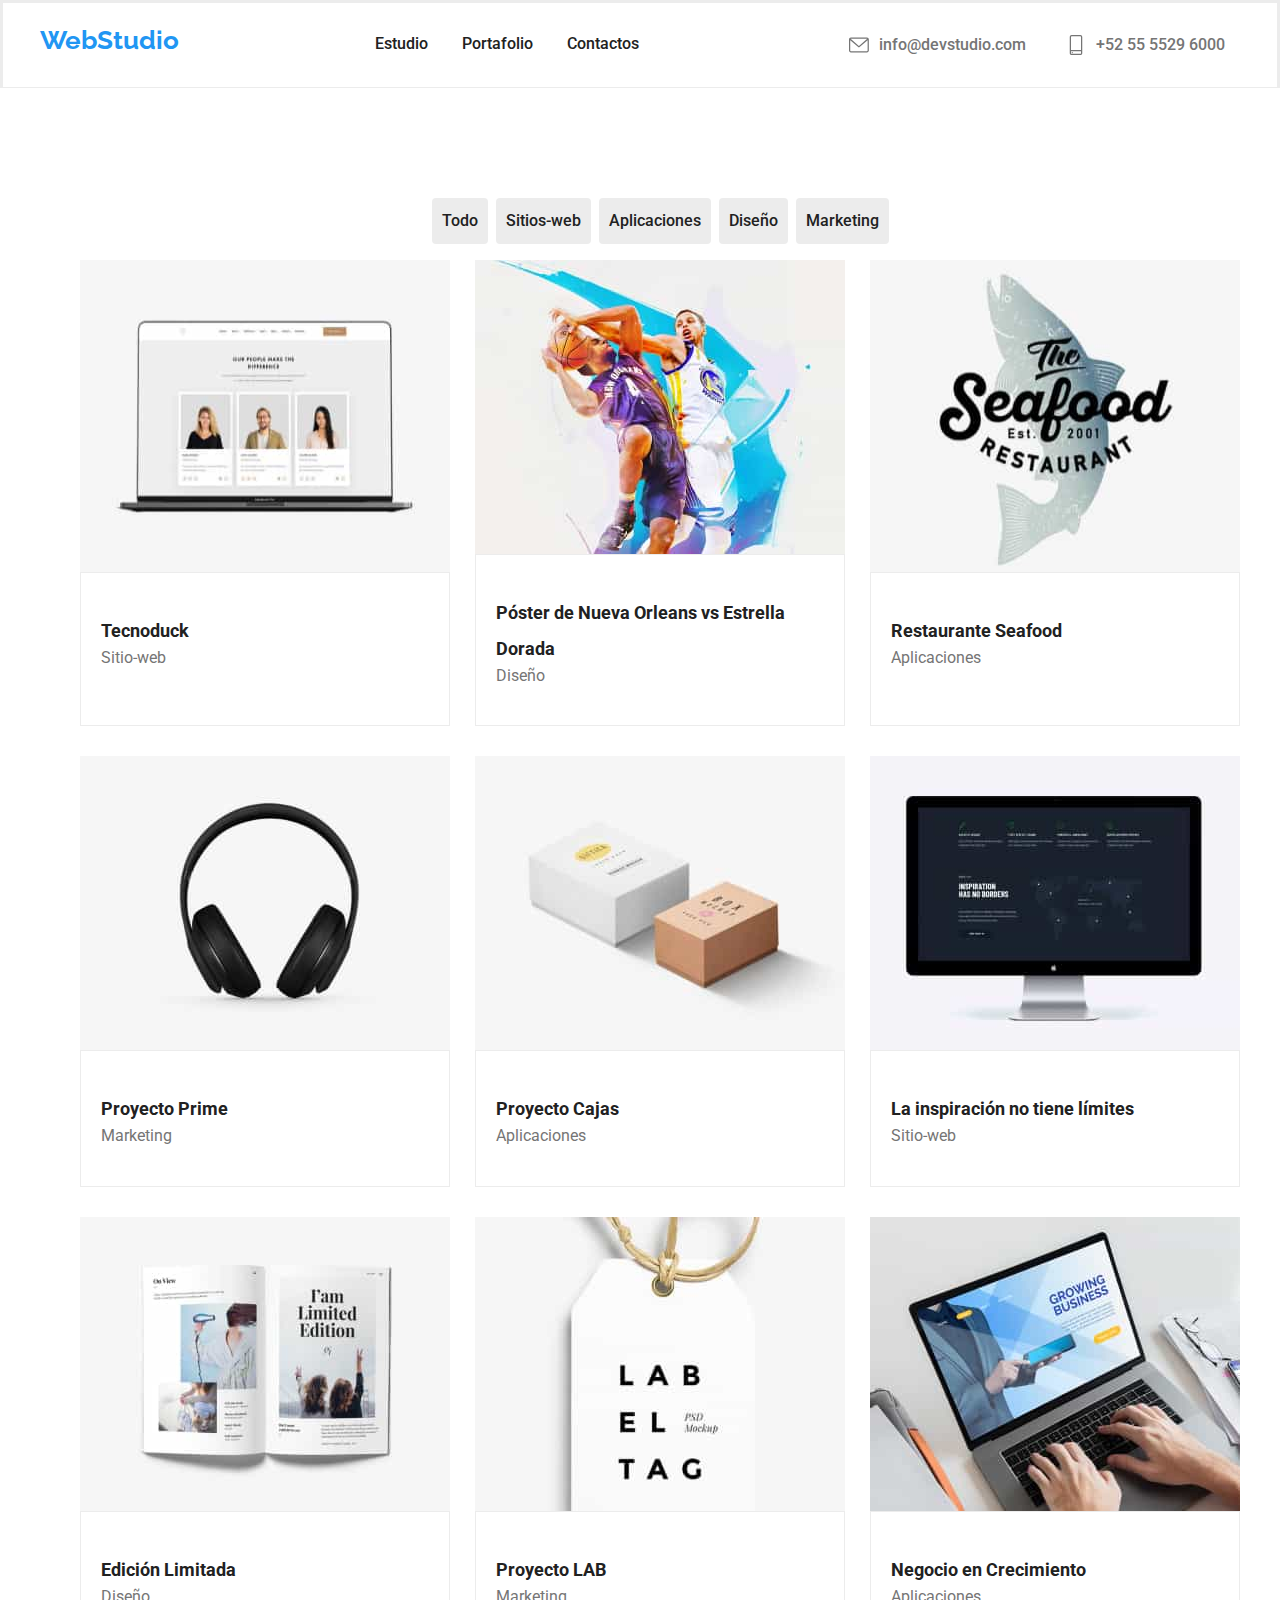
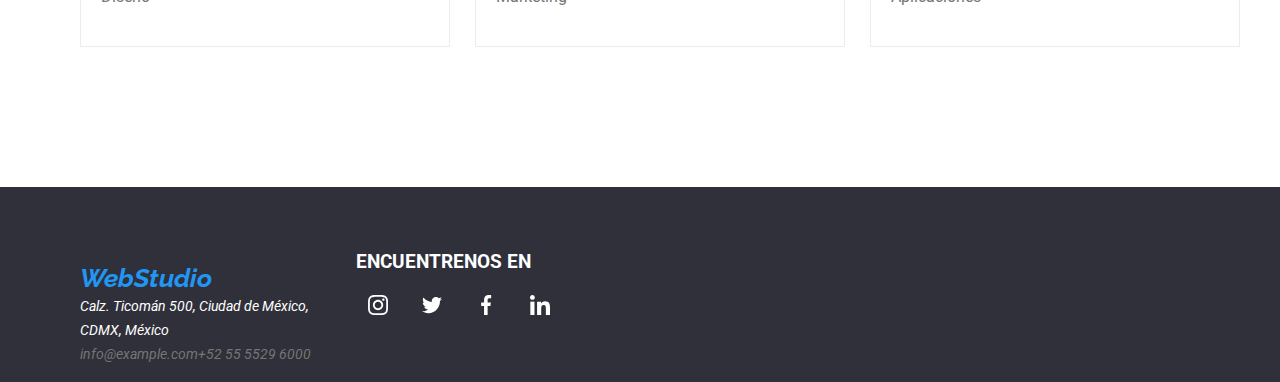
==== portfolio.html @ ccaa54d7 "First Commit" ====
<!DOCTYPE html>
<html lang="es">
  <head>
    <meta charset="UTF-8" />
    <meta name="viewport" content="width=device-width, initial-scale=1.0" />
    <title>Document</title>
    <link
      rel="stylesheet"
      href="https://cdnjs.cloudflare.com/ajax/libs/modern-normalize/1.0.0/modern-normalize.min.css"
    />
    <link rel="stylesheet" href="./css/style.css" />
  </head>
  <body>
    <header>
      <div class="container">
        <nav class="nav-bar">
          <h2 class="logo"><a href="./index.html">WebStudio</a></h2>
          <ul class="nav-link-page">
            <li class="nav-link nav-page">
              <a href="./index.html">Estudio</a>
            </li>
            <li class="nav-link nav-page">
              <a href="./portfolio.html">Portafolio</a>
            </li>
            <li class="nav-link nav-page"><a href="#">Contactos</a></li>
          </ul>
          <ul class="nav-info">
            <li class="nav-link nav-contact">
              <svg class="svg-contact">
                <use href="./images/icons/icons.svg#icon-mail"></use>
              </svg>
              <a href="mailto:info@devstudio.com">info@devstudio.com</a>
            </li>
            <li class="nav-link nav-contact">
              <svg class="svg-contact">
                <use href="./images/icons/icons.svg#icon-smartphone"></use>
              </svg>
              <a href="tel:+525555296000">+52 55 5529 6000</a>
            </li>
          </ul>
        </nav>
      </div>
    </header>
    <main class="container">
      <section class="section">
        <div class="container">
          <ul class="btn-filter">
            <li><button class="btn-lst" type="button">Todo</button></li>
            <li>
              <button class="btn-lst" type="button">Sitios-web</button>
            </li>
            <li>
              <button class="btn-lst" type="button">Aplicaciones</button>
            </li>
            <li>
              <button class="btn-lst" type="button">Diseño</button>
            </li>
            <li>
              <button class="btn-lst" type="button">Marketing</button>
            </li>
          </ul>
          <ul class="card-data">
            <li class="card-info">
              <img
                class="img"
                src="./images/tecnoduck.jpg"
                alt="tecnoduck"
                width="370"
              />
              <div class="text-info">
                <h2>Tecnoduck</h2>
                <p>Sitio-web</p>
              </div>
            </li>
            <li class="card-info">
              <img
                class="img"
                src="./images/poster.jpg"
                alt="poster"
                width="370"
              />
              <div class="text-info">
                <h2>Póster de Nueva Orleans vs Estrella Dorada</h2>
                <p>Diseño</p>
              </div>
            </li>
            <li class="card-info">
              <img
                class="img"
                src="./images/seafood.jpg"
                alt="restaurant-seafood"
                width="370"
              />
              <div class="text-info">
                <h2>Restaurante Seafood</h2>
                <p>Aplicaciones</p>
              </div>
            </li>
            <li class="card-info">
              <img
                class="img"
                src="./images/headphone.jpg"
                alt="project-prime"
                width="370"
              />
              <div class="text-info">
                <h2>Proyecto Prime</h2>
                <p>Marketing</p>
              </div>
            </li>
            <li class="card-info">
              <img
                class="img"
                src="./images/boxes.jpg"
                alt="project-boxes"
                width="370"
              />
              <div class="text-info">
                <h2>Proyecto Cajas</h2>
                <p>Aplicaciones</p>
              </div>
            </li>
            <li class="card-info">
              <img
                class="img"
                src="./images/inspiration.jpg"
                alt="inspiration-has-no-limits"
                width="370"
              />
              <div class="text-info">
                <h2>La inspiración no tiene límites</h2>
                <p>Sitio-web</p>
              </div>
            </li>
            <li class="card-info">
              <img
                class="img"
                src="./images/limited-edition.jpg"
                alt="limited-edition"
                width="370"
              />
              <div class="text-info">
                <h2>Edición Limitada</h2>
                <p>Diseño</p>
              </div>
            </li>
            <li class="card-info">
              <img
                class="img"
                src="./images/label.jpg"
                alt="project-lab"
                width="370"
              />
              <div class="text-info">
                <h2>Proyecto LAB</h2>
                <p>Marketing</p>
              </div>
            </li>
            <li class="card-info">
              <img
                class="img"
                src="./images/growth-business.jpg"
                alt="growth-bussiness"
                width="370"
              />
              <div class="text-info">
                <h2>Negocio en Crecimiento</h2>
                <p>Aplicaciones</p>
              </div>
            </li>
          </ul>
        </div>
      </section>
    </main>
    <footer class="contact-info">
      <div class="container">
        <address class="address">
          <ul>
            <li class="address-links">
              <h2 class="logo logo-footer">
                <a href="./index.html">WebStudio</a>
              </h2>
              <p class="address-footer">
                Calz. Ticomán 500, Ciudad de México, CDMX, México
              </p>
              <a href="mailto:info@example.com">info@example.com</a>
              <a href="tel:+525555296000">+52 55 5529 6000</a>
            </li>
          </ul>
          <ul class="ul-links links-footer">
            <li class="social-subtitle">
              <h3 class="title-footer">ENCUENTRENOS EN</h3>
            </li>
            <li class="social-link">
              <svg class="svg-icon icon-footer">
                <use href="./images/icons/icons.svg#icon-instagram"></use>
              </svg>
            </li>
            <li class="social-link">
              <svg class="svg-icon icon-footer">
                <use href="./images/icons/icons.svg#icon-twitter"></use>
              </svg>
            </li>
            <li class="social-link">
              <svg class="svg-icon icon-footer">
                <use href="./images/icons/icons.svg#icon-facebook"></use>
              </svg>
            </li>
            <li class="social-link">
              <svg class="svg-icon icon-footer">
                <use href="./images/icons/icons.svg#icon-linkedin"></use>
              </svg>
            </li>
          </ul>
        </address>
      </div>
    </footer>
  </body>
</html>
---- css/style.css ----
@import url("https://fonts.googleapis.com/css2?family=Raleway:wght@700&family=Roboto:wght@400;500;700;900&display=swap");

:root {
  --nav-bg-color: #ececec;
  --desc-font-color: #757575;
  --desc-font-color-shadow: rgba(117, 117, 117, 0.2);
  --title-font-color: #212121;
  --team-bg-color: #f5f4fa;
  --title-bg-color: #2f303a;
  --blue-font-color: #2196f3;
  --foot-font-color: rgba(255, 255, 255, 0.7);
  --card-portfolio-border: #eeeeee;
  --white: #ffffff;
}
/*index.html*/
/*tags*/
body {
  margin: 0px auto;
  padding: 0px;
  background-color: var(--white);
  color: var(--title-font-color);
  font-family: "Roboto", "Raleway", sans-serif;
  text-align: center;
}
header {
  border-bottom: 1px;
  border-color: var(--nav-bg-color);
  border-style: solid;
  text-align: center;
}
div h1 {
  text-align: center;
}

h2 {
  color: var(--title-font-color);
}
p {
  color: var(--desc-font-color);
}
li {
  list-style: none;
}
button {
  border: transparent;
  border-radius: 4px;
  cursor: pointer;
}
a:link {
  text-decoration: none;
  background-color: transparent;
}

/*Body*/
.container {
  margin: 0px auto;
  width: 1200px;
}
.section {
  padding: 94px 0px;
}

/*Header*/
.logo {
  font-family: "Raleway", sans-serif;
  text-align: right;
  color: var(--blue-font-color);
  font-weight: 700;
  font-size: 26px;
  line-height: 31px;
}
.nav-bar {
  display: flex;
  justify-content: space-between;
}
.logo > a {
  color: var(--blue-font-color);
}
.nav-page a {
  color: var(--title-font-color);
  text-decoration: none;
}
.nav-contact a {
  color: var(--desc-font-color);
  text-decoration: none;
}
.nav-page a:hover {
  color: var(--blue-font-color);
  background-color: transparent;
  text-decoration: none;
}
.nav-contact:hover > .svg-contact,
.nav-contact:hover > a {
  cursor: pointer;
  color: var(--blue-font-color);
  fill: var(--blue-font-color);
  background-color: transparent;
  text-decoration: none;
}
.nav-bar ul {
  margin: 32px 0px;
}
.svg-contact {
  fill: var(--desc-font-color);
  width: 20px;
  height: 20px;
}
.nav-bar ul li {
  display: inline-block;
  padding: 0px 15px;
  font-weight: 500;
}
.nav-info,
.nav-info .nav-contact {
  display: flex;
  justify-content: space-between;
  align-items: center;
  gap: 10px;
}

/*Main*/
/*section solution-title*/
.title {
  background-image: linear-gradient(
      180deg,
      rgba(2, 0, 36, 1),
      rgba(5, 5, 87, 0.11)
    ),
    url("../images/work-group.jpg");
  background-repeat: no-repeat;
  background-size: 1600px;
  background-position: center;
}
.h1-title {
  color: var(--white);
  width: 650px;
  font-weight: 900;
  font-size: 44px;
  line-height: 60px;
}
.container-title {
  display: flex;
  justify-content: center;
}
.btn-sol {
  background-color: var(--blue-font-color);
  color: var(--team-bg-color);
  width: 261px;
  font-weight: 700;
  line-height: 30px;
}
/*Section values*/
.values ul {
  box-sizing: content-box;
  text-align: left;
}
.solution {
  display: flex;
  justify-content: space-between;
}
.solution-card {
  display: flex;
  flex-wrap: wrap;
  width: 270px;
}
.solution-card ul {
  padding: 0px;
}
.svg-solution {
  text-align: center;
  width: 70px;
  border-radius: 4px;
}
.svg-container {
  background-color: var(--team-bg-color);
  text-align: center;
  border-radius: 4px;
}
.solution-card h2 {
  font-weight: 700;
  font-size: 14px;
  line-height: 17px;
}
.services-lists {
  display: flex;
  justify-content: space-between;
}

/*Section team*/
.our-team {
  background-color: var(--team-bg-color);
}
.team-card {
  display: flex;
  justify-content: space-between;
}
.team-card li {
  border: 1px;
  width: 270px;
  border-style: solid;
  border-color: var(--card-portfolio-border);
  border-radius: 0px 0px 4px 4px;
}
.team-card h3 {
  color: var(--title-font-color);
}
.team-card > li {
  box-shadow: 2px 3px var(--desc-font-color-shadow);
}

.ul-links {
  padding: 10px 0px;
  list-style: none;
  display: flex;
  justify-content: center;
  gap: 10px;
}
.ul-links .social-link {
  display: flex;
  justify-content: center;
  align-items: center;
  width: 44px;
  height: 44px;
  border-radius: 100%;
}
.social-link:hover {
  background-color: var(--blue-font-color);
  cursor: pointer;
}
.social-link:hover > .svg-icon {
  fill: var(--white);
}
.svg-icon {
  fill: var(--desc-font-color);
  width: 20px;
  height: 20px;
}
/*Regluar Clients*/
.clients-links {
  display: flex;
  gap: 30px;
}
.client-card {
  width: 170px;
  border: 1px solid var(--desc-font-color);
  border-radius: 4px;
}
.client-logo {
  fill: var(--desc-font-color);
  padding: 10px;
  width: 106px;
  height: 52px;
}

.client-card:hover {
  cursor: pointer;
  border-color: var(--blue-font-color);
}
.client-card:hover > .client-logo {
  fill: var(--blue-font-color);
}
/*Footer*/
.address {
  color: var(--white);
  text-align: left;
  display: flex;
  padding-top: 60px;
  gap: 45px;
}
.address ul li p {
  color: var(--white);
}
.address li a {
  color: var(--desc-font-color);
}
.address li h2 a {
  color: var(--blue-font-color);
}
.address li a:hover {
  color: var(--blue-font-color);
  background-color: transparent;
  text-decoration: none;
}
.address-links {
  margin-bottom: 0px;
  padding-bottom: 0px;
  display: flex;
  flex-wrap: wrap;
  width: 231px;
  font-family: "Roboto";
  font-weight: 400;
  font-size: 14px;
  line-height: 24px;
}
.address-footer,
.logo-footer {
  margin: 0 0;
  padding: 0 0;
}
.address-links:nth-child(n) {
  padding: 0px;
  margin: 0px 0px;
}
.contact-info {
  background-color: var(--title-bg-color);
}
.title-footer {
  font-style: initial;
  font-weight: 700;
  margin: 0px;
}
.links-footer {
  display: flex;
  flex-wrap: wrap;
  justify-content: space-between;
  padding: 0px;
  margin-top: 0px;
  margin-bottom: 50px;
  width: 206px;
}
.social-subtitle {
  display: flex;
  align-items: end;
}
.icon-footer {
  fill: var(--white);
}
/*--------------------------------------------------------------------------------------------------------------------------*/
/*portfolio.html*/
/*Section card*/
.btn-filter {
  display: flex;
  justify-content: center;
  gap: 8px;
}
.btn-lst {
  padding: 10px;
  font-weight: 500;
  font-size: 16px;
  line-height: 26px;
  background-color: var(--nav-bg-color);
  color: var(--title-font-color);
}
.btn-lst:hover,
.btn-lst:focus {
  background-color: var(--blue-font-color);
  color: var(--white);
  box-shadow: 0px 3px var(--desc-font-color-shadow);
}
.card-data {
  display: flex;
  flex-wrap: wrap;
  justify-content: space-between;
}
.card-info {
  display: flex;
  flex-wrap: wrap;
  width: 370px;
  text-align: left;
  margin-bottom: 30px;
}
.card-info:hover {
  cursor: pointer;
  box-shadow: 2px 3px var(--desc-font-color-shadow);
  border-radius: 4px;
}
.card-info h2 {
  font-weight: 700;
  font-size: 18px;
  line-height: 36px;
  margin: 0px 10px;
}
.img {
  display: block;
}
.card-info p {
  margin: 0px 10px;
}
.text-info {
  display: flex;
  flex-wrap: wrap;
  flex-direction: column;
  width: 370px;
  border: 1px solid var(--nav-bg-color);
  padding: 40px 10px;
}
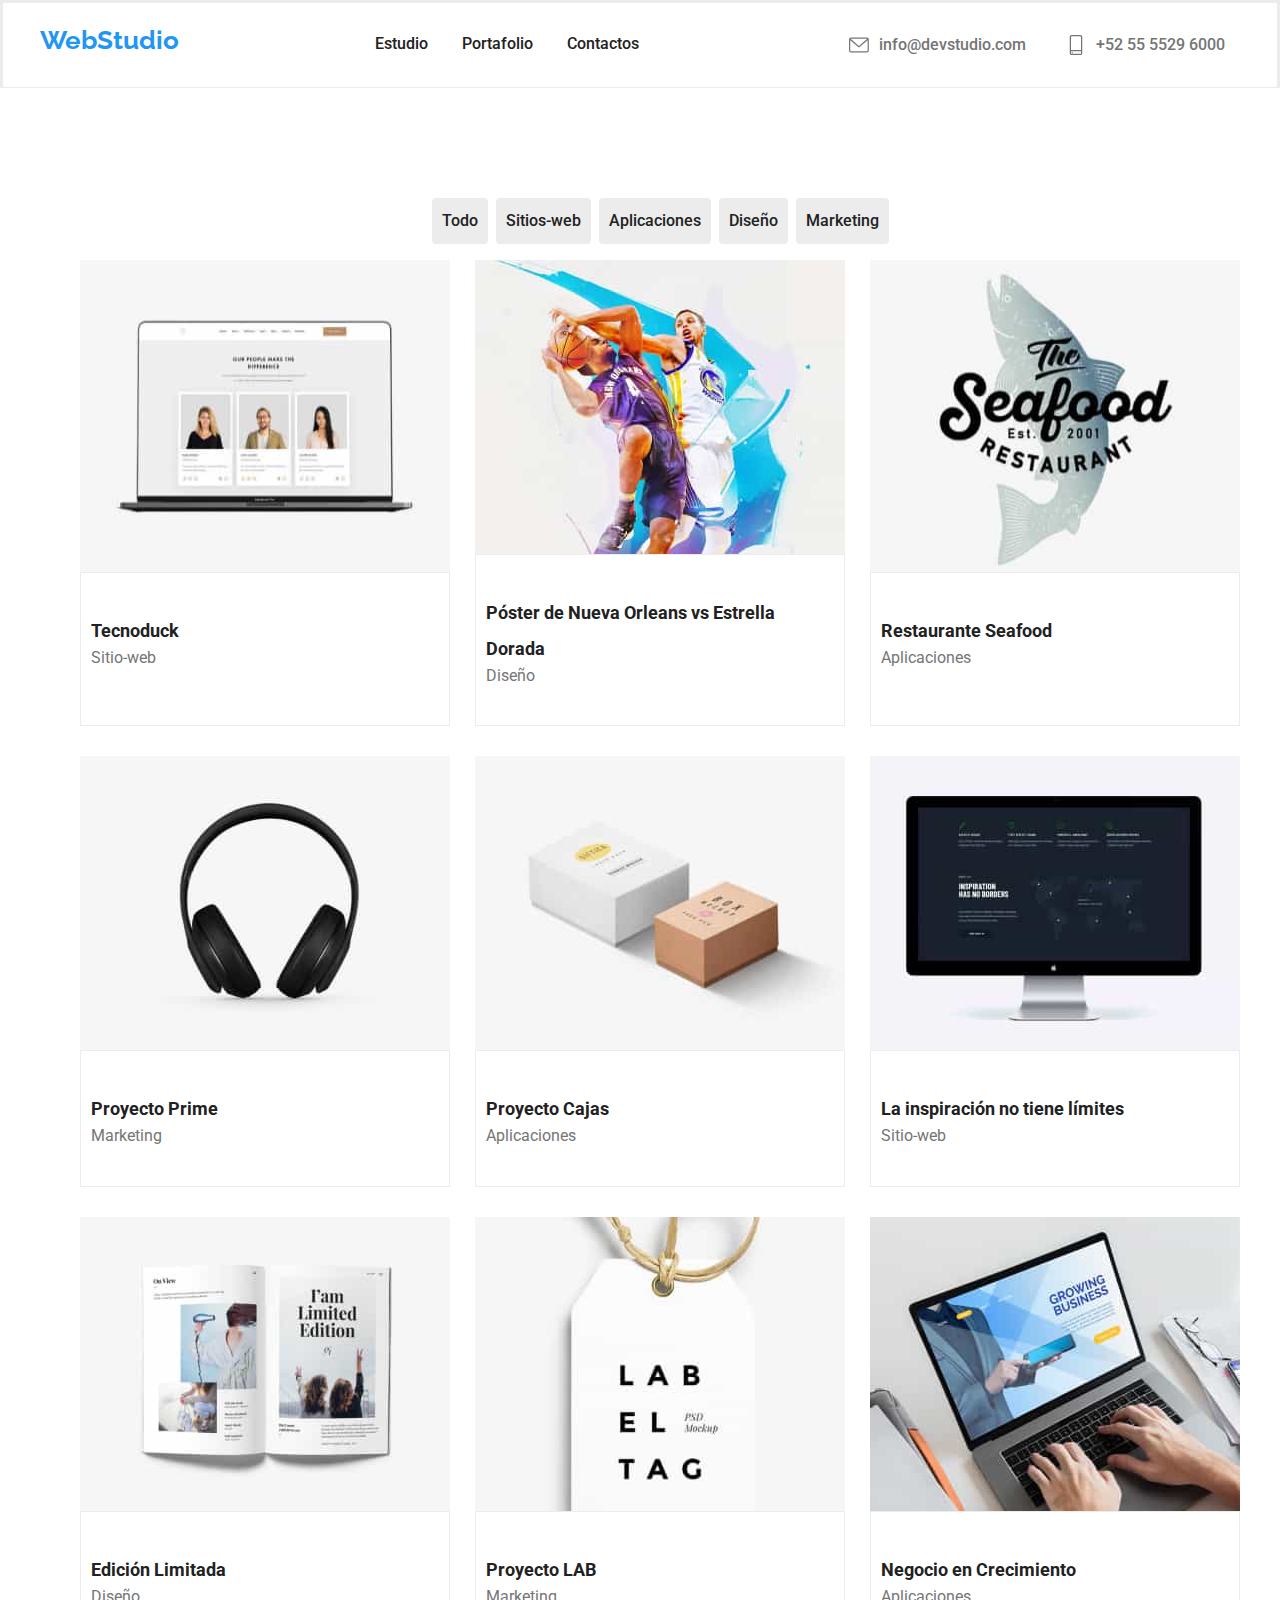
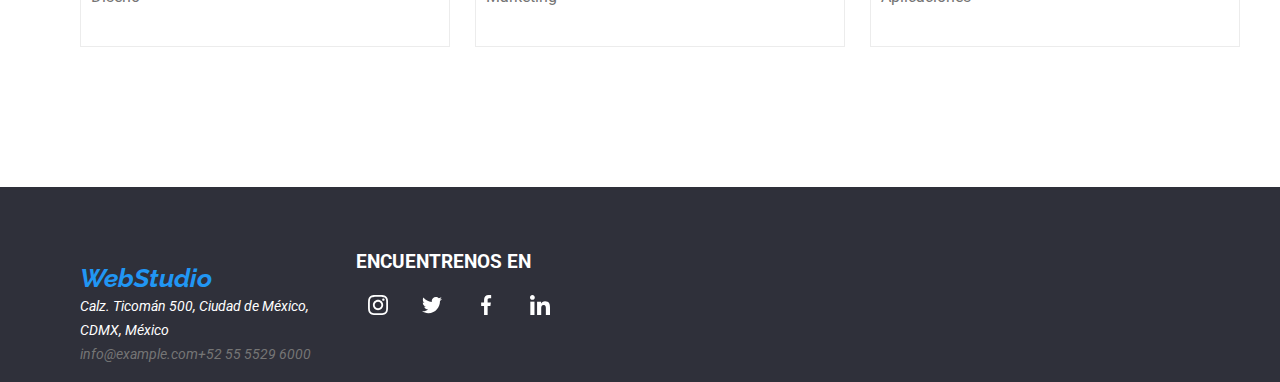
==== commit d8dcd439: "ADD styles and transitions to portfolio.html" ====
--- a/portfolio.html
+++ b/portfolio.html
@@ -61,111 +61,185 @@
           </ul>
           <ul class="card-data">
             <li class="card-info">
-              <img
-                class="img"
-                src="./images/tecnoduck.jpg"
-                alt="tecnoduck"
-                width="370"
-              />
-              <div class="text-info">
-                <h2>Tecnoduck</h2>
-                <p>Sitio-web</p>
-              </div>
-            </li>
-            <li class="card-info">
-              <img
-                class="img"
-                src="./images/poster.jpg"
-                alt="poster"
-                width="370"
-              />
-              <div class="text-info">
-                <h2>Póster de Nueva Orleans vs Estrella Dorada</h2>
-                <p>Diseño</p>
-              </div>
-            </li>
-            <li class="card-info">
-              <img
-                class="img"
-                src="./images/seafood.jpg"
-                alt="restaurant-seafood"
-                width="370"
-              />
-              <div class="text-info">
-                <h2>Restaurante Seafood</h2>
-                <p>Aplicaciones</p>
-              </div>
-            </li>
-            <li class="card-info">
-              <img
-                class="img"
-                src="./images/headphone.jpg"
-                alt="project-prime"
-                width="370"
-              />
-              <div class="text-info">
-                <h2>Proyecto Prime</h2>
-                <p>Marketing</p>
-              </div>
-            </li>
-            <li class="card-info">
-              <img
-                class="img"
-                src="./images/boxes.jpg"
-                alt="project-boxes"
-                width="370"
-              />
-              <div class="text-info">
-                <h2>Proyecto Cajas</h2>
-                <p>Aplicaciones</p>
-              </div>
-            </li>
-            <li class="card-info">
-              <img
-                class="img"
-                src="./images/inspiration.jpg"
-                alt="inspiration-has-no-limits"
-                width="370"
-              />
-              <div class="text-info">
-                <h2>La inspiración no tiene límites</h2>
-                <p>Sitio-web</p>
-              </div>
-            </li>
-            <li class="card-info">
-              <img
-                class="img"
-                src="./images/limited-edition.jpg"
-                alt="limited-edition"
-                width="370"
-              />
-              <div class="text-info">
-                <h2>Edición Limitada</h2>
-                <p>Diseño</p>
-              </div>
-            </li>
-            <li class="card-info">
-              <img
-                class="img"
-                src="./images/label.jpg"
-                alt="project-lab"
-                width="370"
-              />
-              <div class="text-info">
-                <h2>Proyecto LAB</h2>
-                <p>Marketing</p>
-              </div>
-            </li>
-            <li class="card-info">
-              <img
-                class="img"
-                src="./images/growth-business.jpg"
-                alt="growth-bussiness"
-                width="370"
-              />
-              <div class="text-info">
-                <h2>Negocio en Crecimiento</h2>
-                <p>Aplicaciones</p>
+              <div class="image-container">
+                <img
+                  class="img"
+                  src="./images/tecnoduck.jpg"
+                  alt="tecnoduck"
+                  width="370"
+                />
+                <p class="p__description m-0">
+                  Lorem ipsum dolor sit amet consectetur adipisicing elit. Odio
+                  dolores quidem impedit optio numquam voluptatum at inventore
+                  laborum cumque accusamus nemo, sequi in tempora sint porro
+                  alias consectetur repellat ratione?
+                </p>
+              </div>
+              <div class="text-info m-0">
+                <h2 class="h2-project m-0">Tecnoduck</h2>
+                <p class="p-project m-0">Sitio-web</p>
+              </div>
+            </li>
+            <li class="card-info">
+              <div class="image-container">
+                <img
+                  class="img"
+                  src="./images/poster.jpg"
+                  alt="poster"
+                  width="370"
+                />
+                <p class="p__description m-0">
+                  Lorem ipsum dolor sit amet consectetur adipisicing elit. Odio
+                  dolores quidem impedit optio numquam voluptatum at inventore
+                  laborum cumque accusamus nemo, sequi in tempora sint porro
+                  alias consectetur repellat ratione?
+                </p>
+              </div>
+              <div class="text-info m-0">
+                <h2 class="h2-project m-0">
+                  Póster de Nueva Orleans vs Estrella Dorada
+                </h2>
+                <p class="p-project m-0">Diseño</p>
+              </div>
+            </li>
+            <li class="card-info">
+              <div class="image-container">
+                <img
+                  class="img"
+                  src="./images/seafood.jpg"
+                  alt="restaurant-seafood"
+                  width="370"
+                />
+                <p class="p__description m-0">
+                  Lorem ipsum dolor sit amet consectetur adipisicing elit. Odio
+                  dolores quidem impedit optio numquam voluptatum at inventore
+                  laborum cumque accusamus nemo, sequi in tempora sint porro
+                  alias consectetur repellat ratione?
+                </p>
+              </div>
+              <div class="text-info m-0">
+                <h2 class="h2-project m-0">Restaurante Seafood</h2>
+                <p class="p-project m-0">Aplicaciones</p>
+              </div>
+            </li>
+            <li class="card-info">
+              <div class="image-container">
+                <img
+                  class="img"
+                  src="./images/headphone.jpg"
+                  alt="project-prime"
+                  width="370"
+                />
+                <p class="p__description m-0">
+                  Lorem ipsum dolor sit amet consectetur adipisicing elit. Odio
+                  dolores quidem impedit optio numquam voluptatum at inventore
+                  laborum cumque accusamus nemo, sequi in tempora sint porro
+                  alias consectetur repellat ratione?
+                </p>
+              </div>
+              <div class="text-info m-0">
+                <h2 class="h2-project m-0">Proyecto Prime</h2>
+                <p class="p-project m-0">Marketing</p>
+              </div>
+            </li>
+            <li class="card-info">
+              <div class="image-container">
+                <img
+                  class="img"
+                  src="./images/boxes.jpg"
+                  alt="project-boxes"
+                  width="370"
+                />
+                <p class="p__description m-0">
+                  Lorem ipsum dolor sit amet consectetur adipisicing elit. Odio
+                  dolores quidem impedit optio numquam voluptatum at inventore
+                  laborum cumque accusamus nemo, sequi in tempora sint porro
+                  alias consectetur repellat ratione?
+                </p>
+              </div>
+              <div class="text-info m-0">
+                <h2 class="h2-project m-0">Proyecto Cajas</h2>
+                <p class="p-project m-0">Aplicaciones</p>
+              </div>
+            </li>
+            <li class="card-info">
+              <div class="image-container">
+                <img
+                  class="img"
+                  src="./images/inspiration.jpg"
+                  alt="inspiration-has-no-limits"
+                  width="370"
+                />
+                <p class="p__description m-0">
+                  Lorem ipsum dolor sit amet consectetur adipisicing elit. Odio
+                  dolores quidem impedit optio numquam voluptatum at inventore
+                  laborum cumque accusamus nemo, sequi in tempora sint porro
+                  alias consectetur repellat ratione?
+                </p>
+              </div>
+              <div class="text-info m-0">
+                <h2 class="h2-project m-0">La inspiración no tiene límites</h2>
+                <p class="p-project m-0">Sitio-web</p>
+              </div>
+            </li>
+            <li class="card-info">
+              <div class="image-container">
+                <img
+                  class="img"
+                  src="./images/limited-edition.jpg"
+                  alt="limited-edition"
+                  width="370"
+                />
+                <p class="p__description m-0">
+                  Lorem ipsum dolor sit amet consectetur adipisicing elit. Odio
+                  dolores quidem impedit optio numquam voluptatum at inventore
+                  laborum cumque accusamus nemo, sequi in tempora sint porro
+                  alias consectetur repellat ratione?
+                </p>
+              </div>
+              <div class="text-info m-0">
+                <h2 class="h2-project m-0">Edición Limitada</h2>
+                <p class="p-project m-0">Diseño</p>
+              </div>
+            </li>
+            <li class="card-info">
+              <div class="image-container">
+                <img
+                  class="img"
+                  src="./images/label.jpg"
+                  alt="project-lab"
+                  width="370"
+                />
+                <p class="p__description m-0">
+                  Lorem ipsum dolor sit amet consectetur adipisicing elit. Odio
+                  dolores quidem impedit optio numquam voluptatum at inventore
+                  laborum cumque accusamus nemo, sequi in tempora sint porro
+                  alias consectetur repellat ratione?
+                </p>
+              </div>
+              <div class="text-info m-0">
+                <h2 class="h2-project m-0">Proyecto LAB</h2>
+                <p class="p-project m-0">Marketing</p>
+              </div>
+            </li>
+            <li class="card-info">
+              <div class="image-container">
+                <img
+                  class="img"
+                  src="./images/growth-business.jpg"
+                  alt="growth-bussiness"
+                  width="370"
+                />
+                <p class="p__description m-0">
+                  Lorem ipsum dolor sit amet consectetur adipisicing elit. Odio
+                  dolores quidem impedit optio numquam voluptatum at inventore
+                  laborum cumque accusamus nemo, sequi in tempora sint porro
+                  alias consectetur repellat ratione?
+                </p>
+              </div>
+              <div class="text-info m-0">
+                <h2 class="h2-project m-0">Negocio en Crecimiento</h2>
+                <p class="p-project m-0">Aplicaciones</p>
               </div>
             </li>
           </ul>
--- a/css/style.css
+++ b/css/style.css
@@ -4,13 +4,18 @@
   --nav-bg-color: #ececec;
   --desc-font-color: #757575;
   --desc-font-color-shadow: rgba(117, 117, 117, 0.2);
+  --service-color-shadow: rgba(47, 48, 58, 0.8);
   --title-font-color: #212121;
   --team-bg-color: #f5f4fa;
   --title-bg-color: #2f303a;
   --blue-font-color: #2196f3;
+  --blue-font-color-alpha: rgba(33, 150, 243, 0.8);
   --foot-font-color: rgba(255, 255, 255, 0.7);
   --card-portfolio-border: #eeeeee;
   --white: #ffffff;
+  /*Animations*/
+  --cubic-bezier-animation: cubic-bezier(0.4, 0, 0.2, 1);
+  --time-animation: 250ms;
 }
 /*index.html*/
 /*tags*/
@@ -185,7 +190,23 @@
   display: flex;
   justify-content: space-between;
 }
-
+.service-container {
+  position: relative;
+  overflow: hidden;
+  display: flex;
+}
+.service-title {
+  position: absolute;
+  display: flex;
+  align-items: center;
+  justify-content: center;
+  background-color: var(--service-color-shadow);
+  color: var(--white);
+  font-weight: 700;
+  width: 100%;
+  height: 25%;
+  bottom: 0px;
+}
 /*Section team*/
 .our-team {
   background-color: var(--team-bg-color);
@@ -352,6 +373,34 @@
   flex-wrap: wrap;
   justify-content: space-between;
 }
+.image-container {
+  position: relative;
+  overflow: hidden;
+}
+.image-container:hover > .p__description {
+  top: 0px;
+}
+.p__description {
+  position: absolute;
+  text-align: justify;
+  display: flex;
+  align-items: center;
+  justify-content: center;
+  background-color: var(--blue-font-color-alpha);
+  color: white;
+  transition: top var(--time-animation) var(--cubic-bezier-animation);
+  margin: 0px;
+  padding: 15px;
+  top: 100%;
+  width: 100%;
+  height: 100%;
+}
+.p-0 {
+  padding: 0px 0px;
+}
+.m-0 {
+  margin: 0px 0px;
+}
 .card-info {
   display: flex;
   flex-wrap: wrap;
@@ -364,18 +413,20 @@
   box-shadow: 2px 3px var(--desc-font-color-shadow);
   border-radius: 4px;
 }
+.card-info:hover > .p__description {
+  top: 0px;
+}
 .card-info h2 {
   font-weight: 700;
   font-size: 18px;
   line-height: 36px;
-  margin: 0px 10px;
 }
 .img {
   display: block;
-}
-.card-info p {
-  margin: 0px 10px;
-}
+  width: 100%;
+  height: 100%;
+}
+
 .text-info {
   display: flex;
   flex-wrap: wrap;
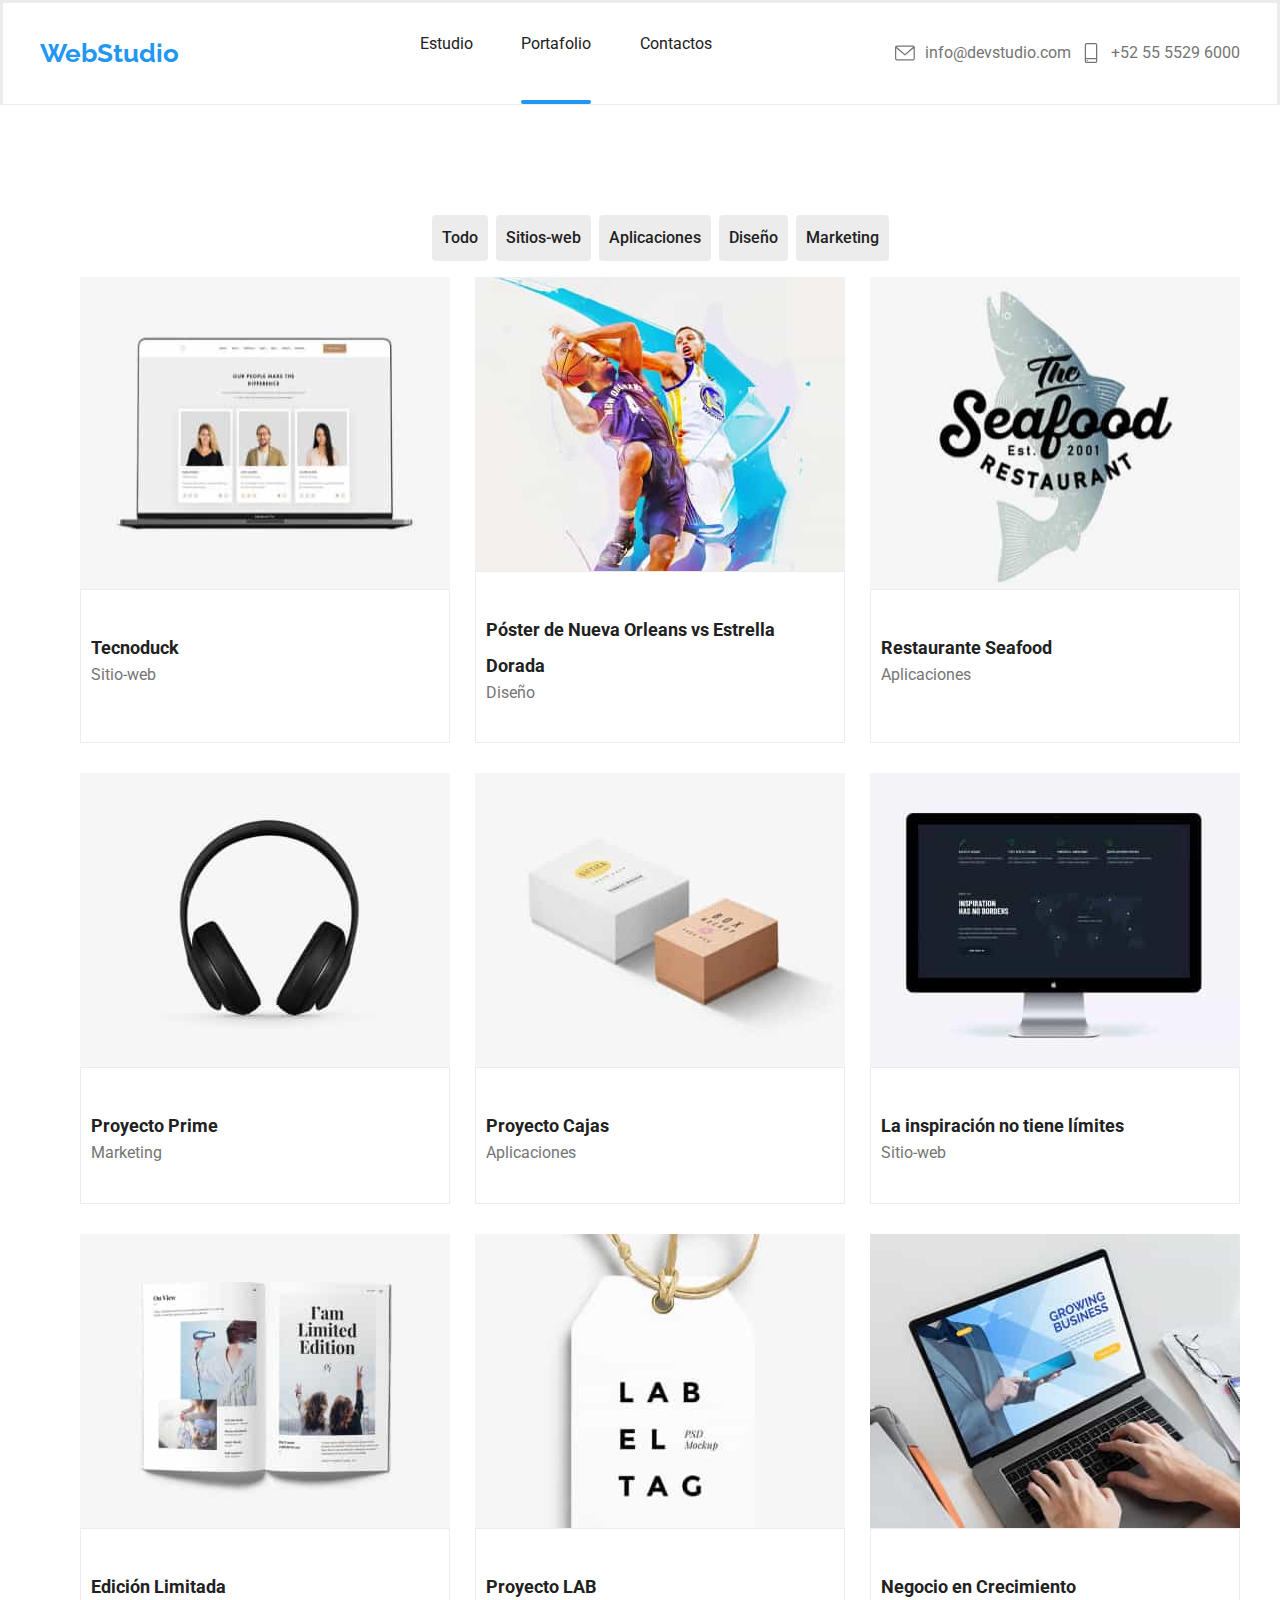
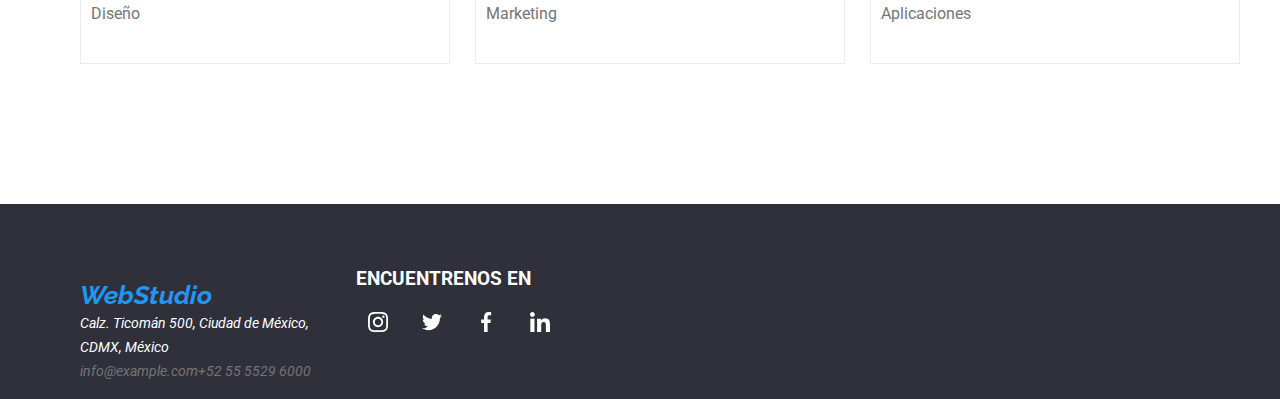
==== commit a2e5d7a0: "ADD after to styles.css" ====
--- a/portfolio.html
+++ b/portfolio.html
@@ -14,17 +14,17 @@
     <header>
       <div class="container">
         <nav class="nav-bar">
-          <h2 class="logo"><a href="./index.html">WebStudio</a></h2>
-          <ul class="nav-link-page">
-            <li class="nav-link nav-page">
+          <h2 class="logo m-0"><a href="./index.html">WebStudio</a></h2>
+          <ul class="nav-link-page m-0 p-0">
+            <li class="nav-page">
               <a href="./index.html">Estudio</a>
             </li>
-            <li class="nav-link nav-page">
-              <a href="./portfolio.html">Portafolio</a>
+            <li class="nav-page">
+              <a class="current" href="./portfolio.html">Portafolio</a>
             </li>
             <li class="nav-link nav-page"><a href="#">Contactos</a></li>
           </ul>
-          <ul class="nav-info">
+          <ul class="nav-info m-0">
             <li class="nav-link nav-contact">
               <svg class="svg-contact">
                 <use href="./images/icons/icons.svg#icon-mail"></use>
@@ -68,7 +68,7 @@
                   alt="tecnoduck"
                   width="370"
                 />
-                <p class="p__description m-0">
+                <p class="p__description m-0 transition">
                   Lorem ipsum dolor sit amet consectetur adipisicing elit. Odio
                   dolores quidem impedit optio numquam voluptatum at inventore
                   laborum cumque accusamus nemo, sequi in tempora sint porro
@@ -88,7 +88,7 @@
                   alt="poster"
                   width="370"
                 />
-                <p class="p__description m-0">
+                <p class="p__description m-0 transition">
                   Lorem ipsum dolor sit amet consectetur adipisicing elit. Odio
                   dolores quidem impedit optio numquam voluptatum at inventore
                   laborum cumque accusamus nemo, sequi in tempora sint porro
@@ -110,7 +110,7 @@
                   alt="restaurant-seafood"
                   width="370"
                 />
-                <p class="p__description m-0">
+                <p class="p__description m-0 transition">
                   Lorem ipsum dolor sit amet consectetur adipisicing elit. Odio
                   dolores quidem impedit optio numquam voluptatum at inventore
                   laborum cumque accusamus nemo, sequi in tempora sint porro
@@ -130,7 +130,7 @@
                   alt="project-prime"
                   width="370"
                 />
-                <p class="p__description m-0">
+                <p class="p__description m-0 transition">
                   Lorem ipsum dolor sit amet consectetur adipisicing elit. Odio
                   dolores quidem impedit optio numquam voluptatum at inventore
                   laborum cumque accusamus nemo, sequi in tempora sint porro
@@ -150,7 +150,7 @@
                   alt="project-boxes"
                   width="370"
                 />
-                <p class="p__description m-0">
+                <p class="p__description m-0 transition">
                   Lorem ipsum dolor sit amet consectetur adipisicing elit. Odio
                   dolores quidem impedit optio numquam voluptatum at inventore
                   laborum cumque accusamus nemo, sequi in tempora sint porro
@@ -170,7 +170,7 @@
                   alt="inspiration-has-no-limits"
                   width="370"
                 />
-                <p class="p__description m-0">
+                <p class="p__description m-0 transition">
                   Lorem ipsum dolor sit amet consectetur adipisicing elit. Odio
                   dolores quidem impedit optio numquam voluptatum at inventore
                   laborum cumque accusamus nemo, sequi in tempora sint porro
@@ -190,7 +190,7 @@
                   alt="limited-edition"
                   width="370"
                 />
-                <p class="p__description m-0">
+                <p class="p__description m-0 transition">
                   Lorem ipsum dolor sit amet consectetur adipisicing elit. Odio
                   dolores quidem impedit optio numquam voluptatum at inventore
                   laborum cumque accusamus nemo, sequi in tempora sint porro
@@ -210,7 +210,7 @@
                   alt="project-lab"
                   width="370"
                 />
-                <p class="p__description m-0">
+                <p class="p__description m-0 transition">
                   Lorem ipsum dolor sit amet consectetur adipisicing elit. Odio
                   dolores quidem impedit optio numquam voluptatum at inventore
                   laborum cumque accusamus nemo, sequi in tempora sint porro
@@ -230,7 +230,7 @@
                   alt="growth-bussiness"
                   width="370"
                 />
-                <p class="p__description m-0">
+                <p class="p__description m-0 transition">
                   Lorem ipsum dolor sit amet consectetur adipisicing elit. Odio
                   dolores quidem impedit optio numquam voluptatum at inventore
                   laborum cumque accusamus nemo, sequi in tempora sint porro
@@ -257,8 +257,8 @@
               <p class="address-footer">
                 Calz. Ticomán 500, Ciudad de México, CDMX, México
               </p>
-              <a href="mailto:info@example.com">info@example.com</a>
-              <a href="tel:+525555296000">+52 55 5529 6000</a>
+              <a href="mailto:info@example.com transition">info@example.com</a>
+              <a href="tel:+525555296000 transition">+52 55 5529 6000</a>
             </li>
           </ul>
           <ul class="ul-links links-footer">
@@ -266,22 +266,22 @@
               <h3 class="title-footer">ENCUENTRENOS EN</h3>
             </li>
             <li class="social-link">
-              <svg class="svg-icon icon-footer">
+              <svg class="svg-icon icon-footer transition">
                 <use href="./images/icons/icons.svg#icon-instagram"></use>
               </svg>
             </li>
             <li class="social-link">
-              <svg class="svg-icon icon-footer">
+              <svg class="svg-icon icon-footer transition">
                 <use href="./images/icons/icons.svg#icon-twitter"></use>
               </svg>
             </li>
             <li class="social-link">
-              <svg class="svg-icon icon-footer">
+              <svg class="svg-icon icon-footer transition">
                 <use href="./images/icons/icons.svg#icon-facebook"></use>
               </svg>
             </li>
             <li class="social-link">
-              <svg class="svg-icon icon-footer">
+              <svg class="svg-icon icon-footer transition">
                 <use href="./images/icons/icons.svg#icon-linkedin"></use>
               </svg>
             </li>
--- a/css/style.css
+++ b/css/style.css
@@ -5,6 +5,7 @@
   --desc-font-color: #757575;
   --desc-font-color-shadow: rgba(117, 117, 117, 0.2);
   --service-color-shadow: rgba(47, 48, 58, 0.8);
+  --modal-fixed-background: rgba(0, 0, 0, 0.5);
   --title-font-color: #212121;
   --team-bg-color: #f5f4fa;
   --title-bg-color: #2f303a;
@@ -55,7 +56,12 @@
   text-decoration: none;
   background-color: transparent;
 }
-
+.p-0 {
+  padding: 0px 0px;
+}
+.m-0 {
+  margin: 0px 0px;
+}
 /*Body*/
 .container {
   margin: 0px auto;
@@ -76,10 +82,26 @@
 }
 .nav-bar {
   display: flex;
-  justify-content: space-between;
+  align-items: center;
 }
 .logo > a {
   color: var(--blue-font-color);
+}
+
+.current::after {
+  content: "";
+  position: relative;
+  display: inline-block;
+  width: 100%;
+  height: 4px;
+  bottom: -37px;
+  background-color: var(--blue-font-color);
+  border-radius: 4px;
+}
+.nav-link-page {
+  display: flex;
+  align-items: start;
+  gap: 25%;
 }
 .nav-page a {
   color: var(--title-font-color);
@@ -101,28 +123,23 @@
   fill: var(--blue-font-color);
   background-color: transparent;
   text-decoration: none;
-}
-.nav-bar ul {
-  margin: 32px 0px;
 }
 .svg-contact {
   fill: var(--desc-font-color);
   width: 20px;
   height: 20px;
 }
-.nav-bar ul li {
-  display: inline-block;
-  padding: 0px 15px;
-  font-weight: 500;
+.nav-bar {
+  padding: 32px 0px;
+  display: flex;
+  justify-content: space-between;
 }
 .nav-info,
 .nav-info .nav-contact {
   display: flex;
-  justify-content: space-between;
   align-items: center;
   gap: 10px;
 }
-
 /*Main*/
 /*section solution-title*/
 .title {
@@ -147,6 +164,38 @@
   display: flex;
   justify-content: center;
 }
+.location-modal {
+  display: flex;
+  align-items: center;
+  justify-content: center;
+}
+.modal {
+  display: flex;
+  flex-direction: column;
+  justify-content: center;
+  align-items: center;
+  background-color: white;
+  padding: 10% 0;
+  height: 80%;
+  width: 80%;
+}
+.backdrop {
+  display: flex;
+  position: fixed;
+  top: 0;
+  left: 0;
+  width: 100%;
+  height: 100%;
+  background-color: var(--modal-fixed-background);
+  opacity: 1;
+  visibility: visible;
+  transition: opacity var(--time-animation) var(--cubic-bezier-animation);
+}
+.backdrop.is-hidden {
+  visibility: hidden;
+  opacity: 0;
+  pointer-events: none;
+}
 .btn-sol {
   background-color: var(--blue-font-color);
   color: var(--team-bg-color);
@@ -203,6 +252,7 @@
   background-color: var(--service-color-shadow);
   color: var(--white);
   font-weight: 700;
+  font-size: 14px;
   width: 100%;
   height: 25%;
   bottom: 0px;
@@ -235,6 +285,8 @@
   display: flex;
   justify-content: center;
   gap: 10px;
+  transition: background-color var(--time-animation)
+    var(--cubic-bezier-animation);
 }
 .ul-links .social-link {
   display: flex;
@@ -247,6 +299,7 @@
 .social-link:hover {
   background-color: var(--blue-font-color);
   cursor: pointer;
+  transform: scale(1.2);
 }
 .social-link:hover > .svg-icon {
   fill: var(--white);
@@ -271,11 +324,13 @@
   padding: 10px;
   width: 106px;
   height: 52px;
+  transition: scale var(--time-animation) var(--cubic-bezier-animation);
 }
 
 .client-card:hover {
   cursor: pointer;
   border-color: var(--blue-font-color);
+  transform: scale(1.2);
 }
 .client-card:hover > .client-logo {
   fill: var(--blue-font-color);
@@ -388,19 +443,12 @@
   justify-content: center;
   background-color: var(--blue-font-color-alpha);
   color: white;
-  transition: top var(--time-animation) var(--cubic-bezier-animation);
   margin: 0px;
   padding: 15px;
   top: 100%;
   width: 100%;
   height: 100%;
 }
-.p-0 {
-  padding: 0px 0px;
-}
-.m-0 {
-  margin: 0px 0px;
-}
 .card-info {
   display: flex;
   flex-wrap: wrap;
@@ -435,3 +483,7 @@
   border: 1px solid var(--nav-bg-color);
   padding: 40px 10px;
 }
+
+.transition {
+  transition: top var(--time-animation) var(--cubic-bezier-animation);
+}
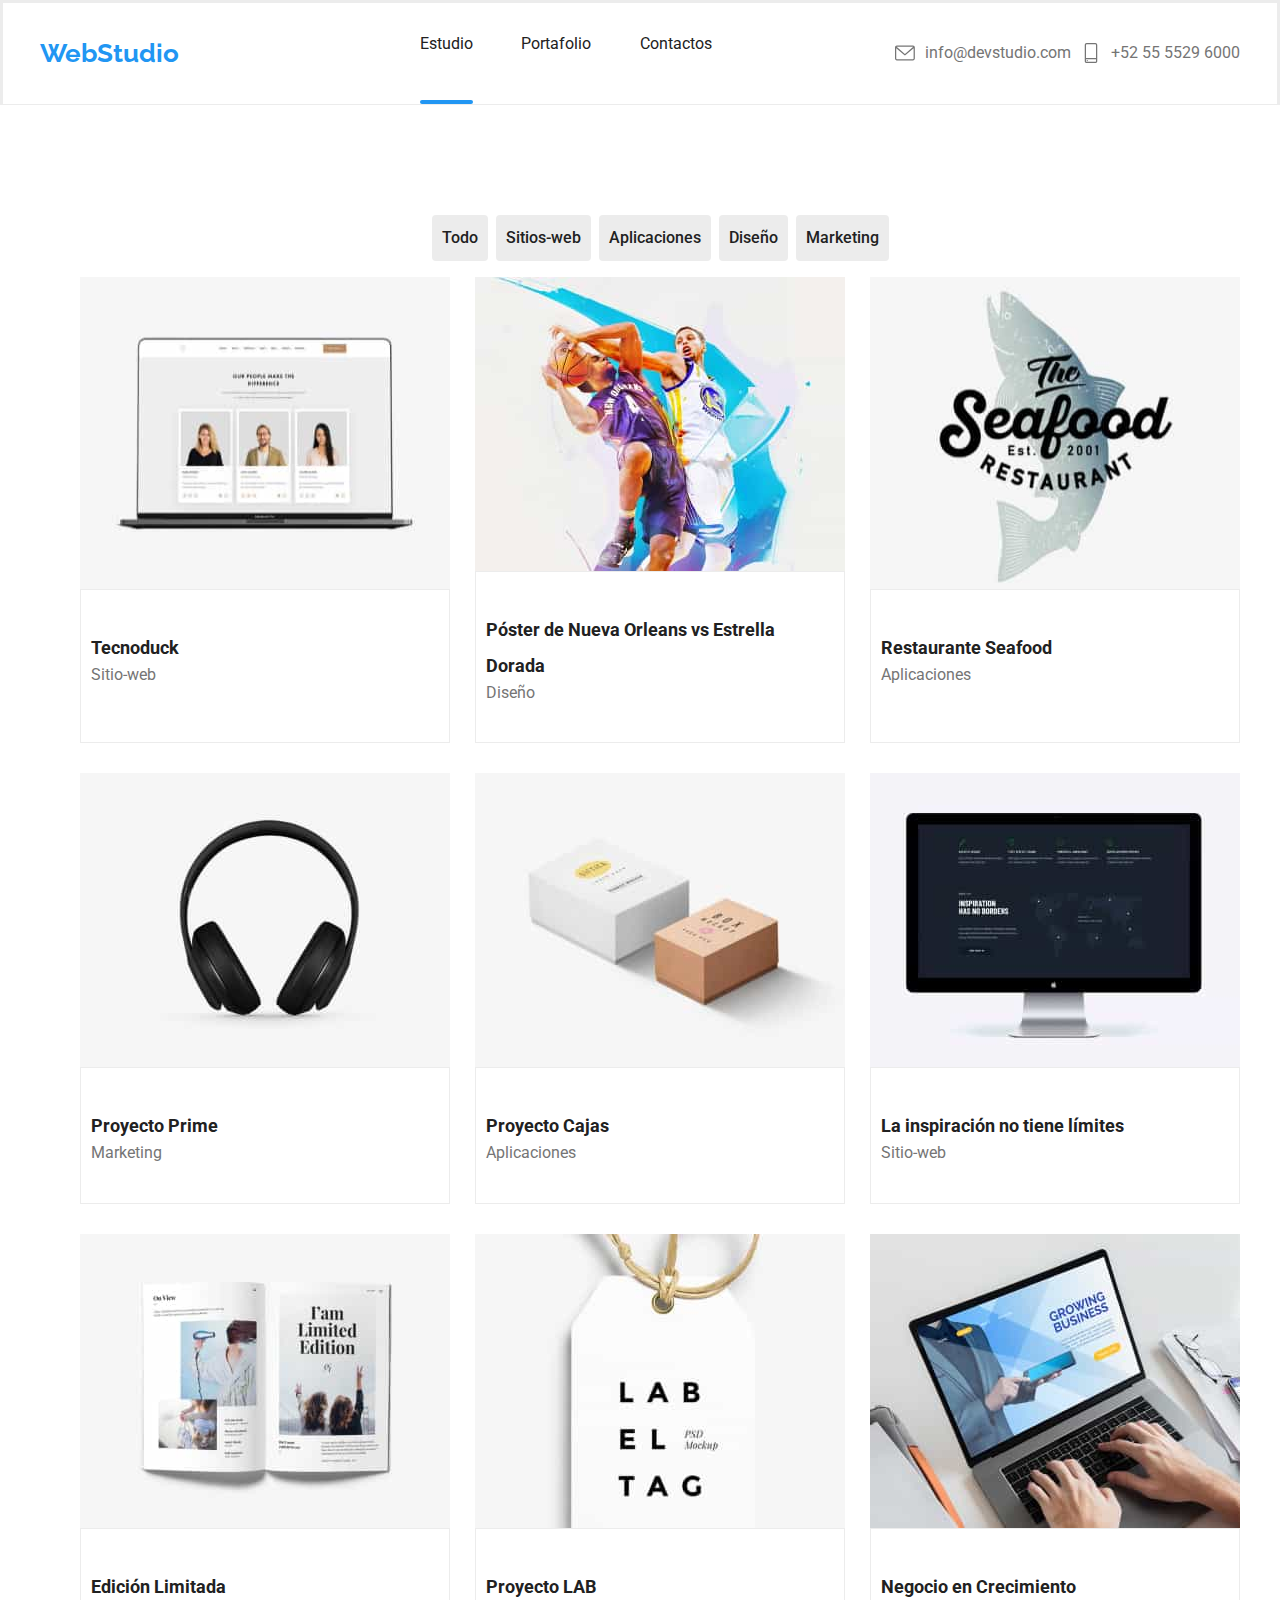
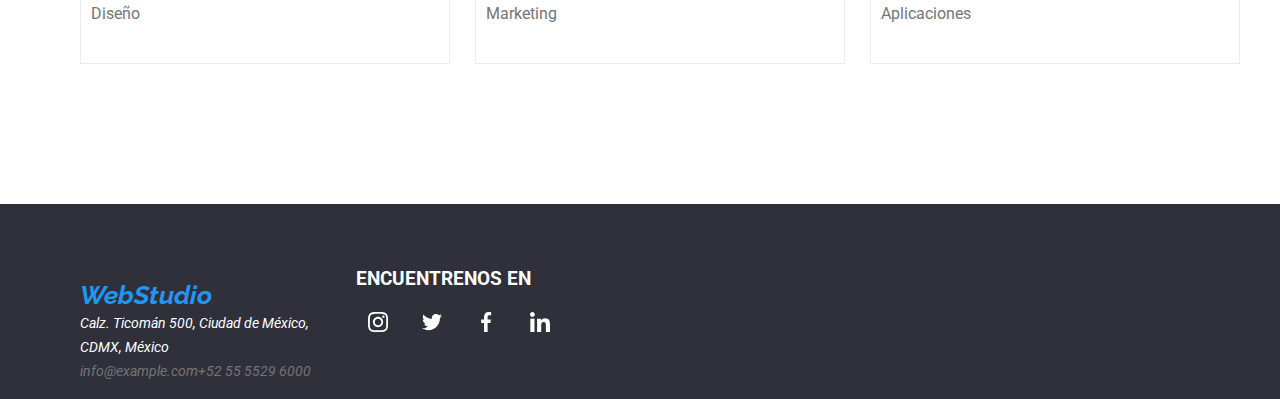
==== commit 240bd322: "UPDATE styles.css" ====
--- a/portfolio.html
+++ b/portfolio.html
@@ -14,15 +14,15 @@
     <header>
       <div class="container">
         <nav class="nav-bar">
-          <h2 class="logo m-0"><a href="./index.html">WebStudio</a></h2>
+          <h2 class="logo m-0 btn"><a href="./index.html">WebStudio</a></h2>
           <ul class="nav-link-page m-0 p-0">
-            <li class="nav-page">
-              <a href="./index.html">Estudio</a>
-            </li>
-            <li class="nav-page">
-              <a class="current" href="./portfolio.html">Portafolio</a>
-            </li>
-            <li class="nav-link nav-page"><a href="#">Contactos</a></li>
+            <li class="nav-page li-color">
+              <a class="current" href="./index.html">Estudio</a>
+            </li>
+            <li class="nav-page li-color">
+              <a href="./portfolio.html">Portafolio</a>
+            </li>
+            <li class="li-color nav-page"><a href="#">Contactos</a></li>
           </ul>
           <ul class="nav-info m-0">
             <li class="nav-link nav-contact">
@@ -45,18 +45,18 @@
       <section class="section">
         <div class="container">
           <ul class="btn-filter">
-            <li><button class="btn-lst" type="button">Todo</button></li>
-            <li>
-              <button class="btn-lst" type="button">Sitios-web</button>
-            </li>
-            <li>
-              <button class="btn-lst" type="button">Aplicaciones</button>
-            </li>
-            <li>
-              <button class="btn-lst" type="button">Diseño</button>
-            </li>
-            <li>
-              <button class="btn-lst" type="button">Marketing</button>
+            <li><button class="btn btn-lst" type="button">Todo</button></li>
+            <li>
+              <button class="btn btn-lst" type="button">Sitios-web</button>
+            </li>
+            <li>
+              <button class="btn btn-lst" type="button">Aplicaciones</button>
+            </li>
+            <li>
+              <button class="btn btn-lst" type="button">Diseño</button>
+            </li>
+            <li>
+              <button class="btn btn-lst" type="button">Marketing</button>
             </li>
           </ul>
           <ul class="card-data">
@@ -265,22 +265,22 @@
             <li class="social-subtitle">
               <h3 class="title-footer">ENCUENTRENOS EN</h3>
             </li>
-            <li class="social-link">
-              <svg class="svg-icon icon-footer transition">
+            <li class="social-link btn">
+              <svg class="svg-icon icon-footer">
                 <use href="./images/icons/icons.svg#icon-instagram"></use>
               </svg>
             </li>
-            <li class="social-link">
+            <li class="social-link btn">
               <svg class="svg-icon icon-footer transition">
                 <use href="./images/icons/icons.svg#icon-twitter"></use>
               </svg>
             </li>
-            <li class="social-link">
+            <li class="social-link btn">
               <svg class="svg-icon icon-footer transition">
                 <use href="./images/icons/icons.svg#icon-facebook"></use>
               </svg>
             </li>
-            <li class="social-link">
+            <li class="social-link btn">
               <svg class="svg-icon icon-footer transition">
                 <use href="./images/icons/icons.svg#icon-linkedin"></use>
               </svg>
--- a/css/style.css
+++ b/css/style.css
@@ -87,7 +87,6 @@
 .logo > a {
   color: var(--blue-font-color);
 }
-
 .current::after {
   content: "";
   position: relative;
@@ -106,10 +105,12 @@
 .nav-page a {
   color: var(--title-font-color);
   text-decoration: none;
+  transition: color var(--time-animation) var(--cubic-bezier-animation);
 }
 .nav-contact a {
   color: var(--desc-font-color);
   text-decoration: none;
+  transition: color var(--time-animation) var(--cubic-bezier-animation);
 }
 .nav-page a:hover {
   color: var(--blue-font-color);
@@ -128,6 +129,7 @@
   fill: var(--desc-font-color);
   width: 20px;
   height: 20px;
+  transition: fill var(--time-animation) var(--cubic-bezier-animation);
 }
 .nav-bar {
   padding: 32px 0px;
@@ -196,6 +198,12 @@
   opacity: 0;
   pointer-events: none;
 }
+.btn {
+  transition: transform var(--time-animation) var(--cubic-bezier-animation);
+}
+.btn:hover {
+  transform: scale(1.1);
+}
 .btn-sol {
   background-color: var(--blue-font-color);
   color: var(--team-bg-color);
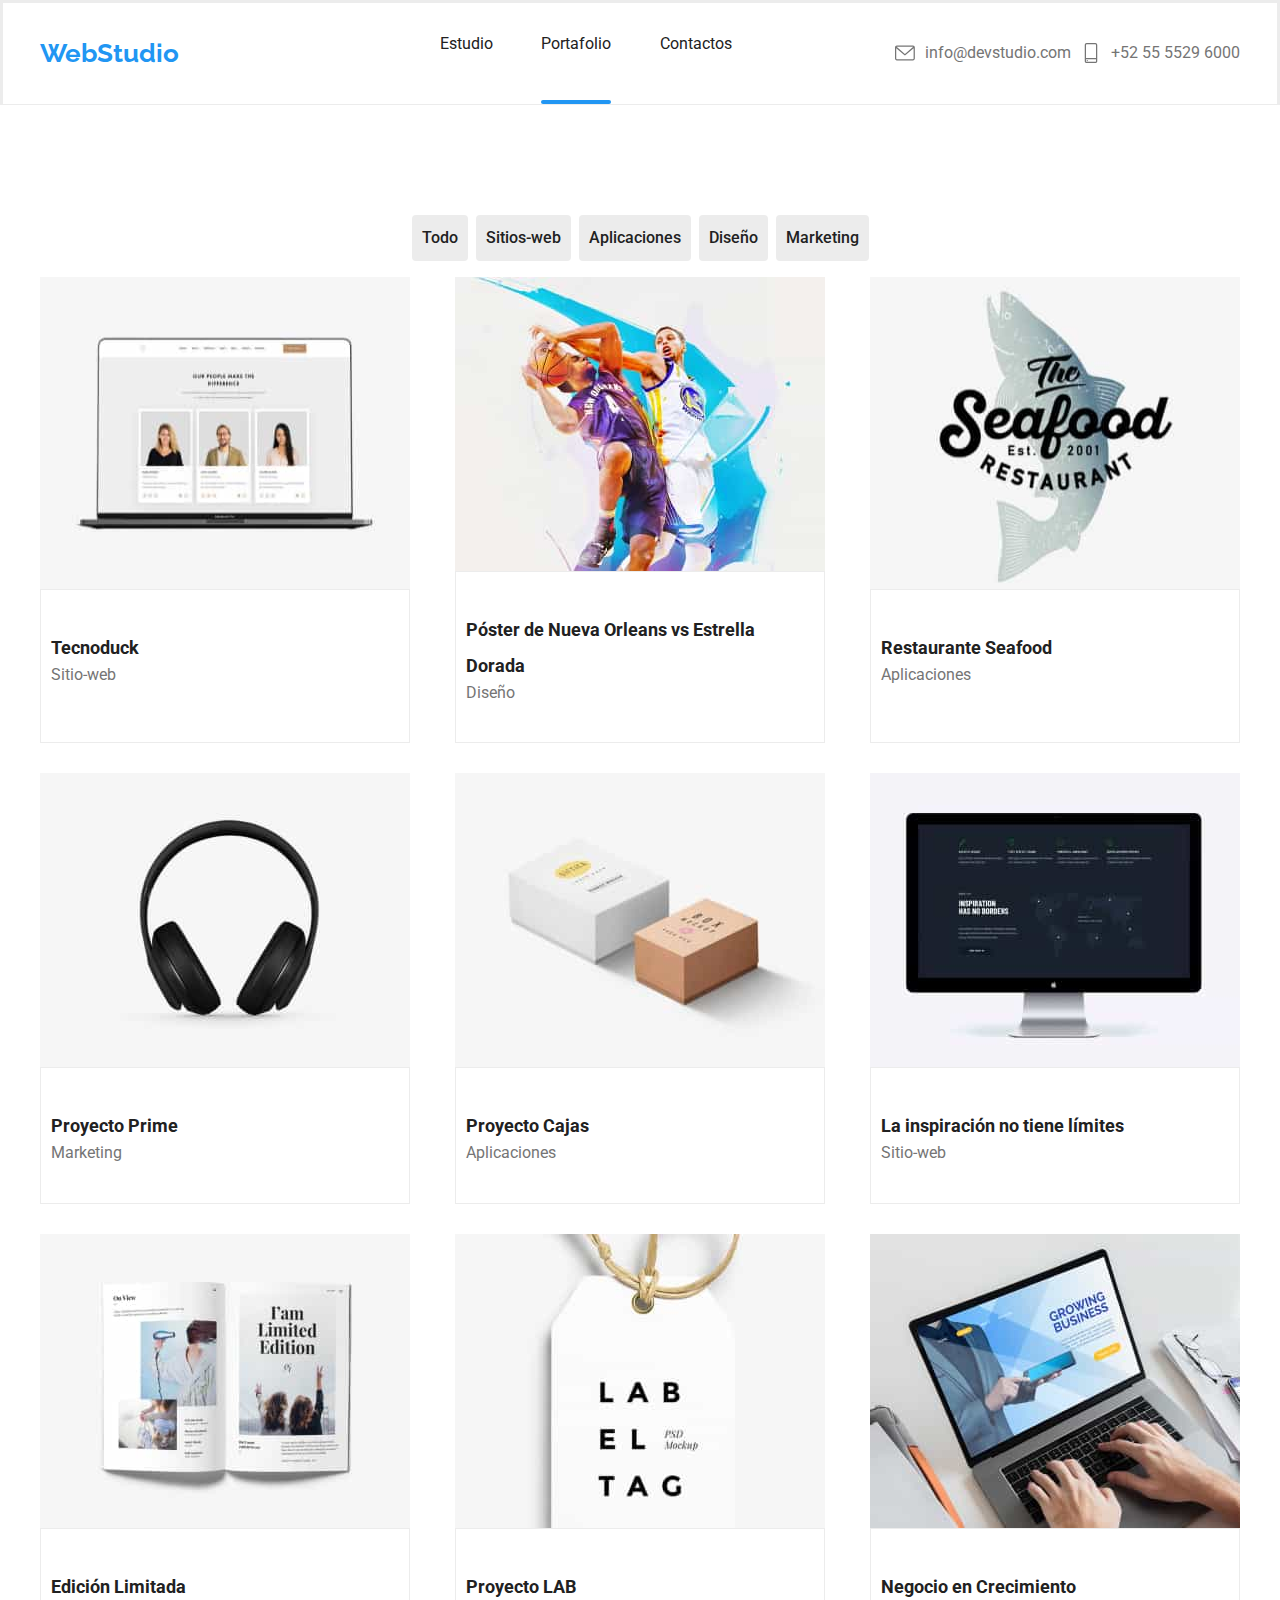
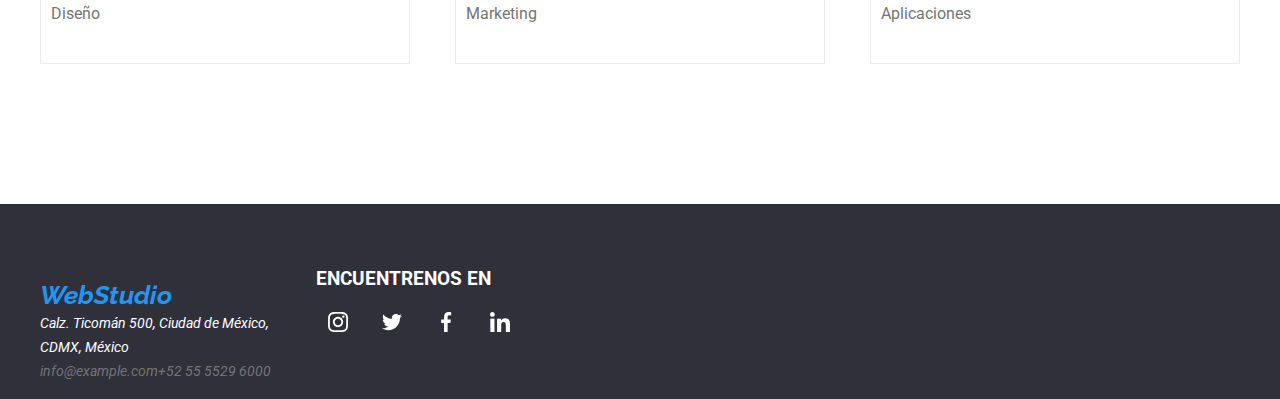
==== commit ac21c5da: "UPDATE styles.css" ====
--- a/portfolio.html
+++ b/portfolio.html
@@ -17,10 +17,10 @@
           <h2 class="logo m-0 btn"><a href="./index.html">WebStudio</a></h2>
           <ul class="nav-link-page m-0 p-0">
             <li class="nav-page li-color">
-              <a class="current" href="./index.html">Estudio</a>
+              <a href="./index.html">Estudio</a>
             </li>
             <li class="nav-page li-color">
-              <a href="./portfolio.html">Portafolio</a>
+              <a class="current" href="./portfolio.html">Portafolio</a>
             </li>
             <li class="li-color nav-page"><a href="#">Contactos</a></li>
           </ul>
--- a/css/style.css
+++ b/css/style.css
@@ -37,7 +37,9 @@
 div h1 {
   text-align: center;
 }
-
+ul {
+  padding: 0;
+}
 h2 {
   color: var(--title-font-color);
 }
@@ -211,6 +213,26 @@
   font-weight: 700;
   line-height: 30px;
 }
+.p-modal {
+  padding: 20px;
+  margin: 0;
+}
+.btn-close-modal {
+  background-color: transparent;
+  text-align: center;
+  display: flex;
+  justify-content: center;
+  border: 1px solid var(--desc-font-color);
+  border-radius: 100%;
+  position: relative;
+  bottom: 75%;
+  left: 45%;
+  width: 30px;
+  height: 30px;
+}
+.svg-close-modal {
+  background-color: transparent;
+}
 /*Section values*/
 .values ul {
   box-sizing: content-box;
@@ -356,6 +378,7 @@
 }
 .address li a {
   color: var(--desc-font-color);
+  transition: color var(--time-animation) var(--cubic-bezier-animation);
 }
 .address li h2 a {
   color: var(--blue-font-color);
